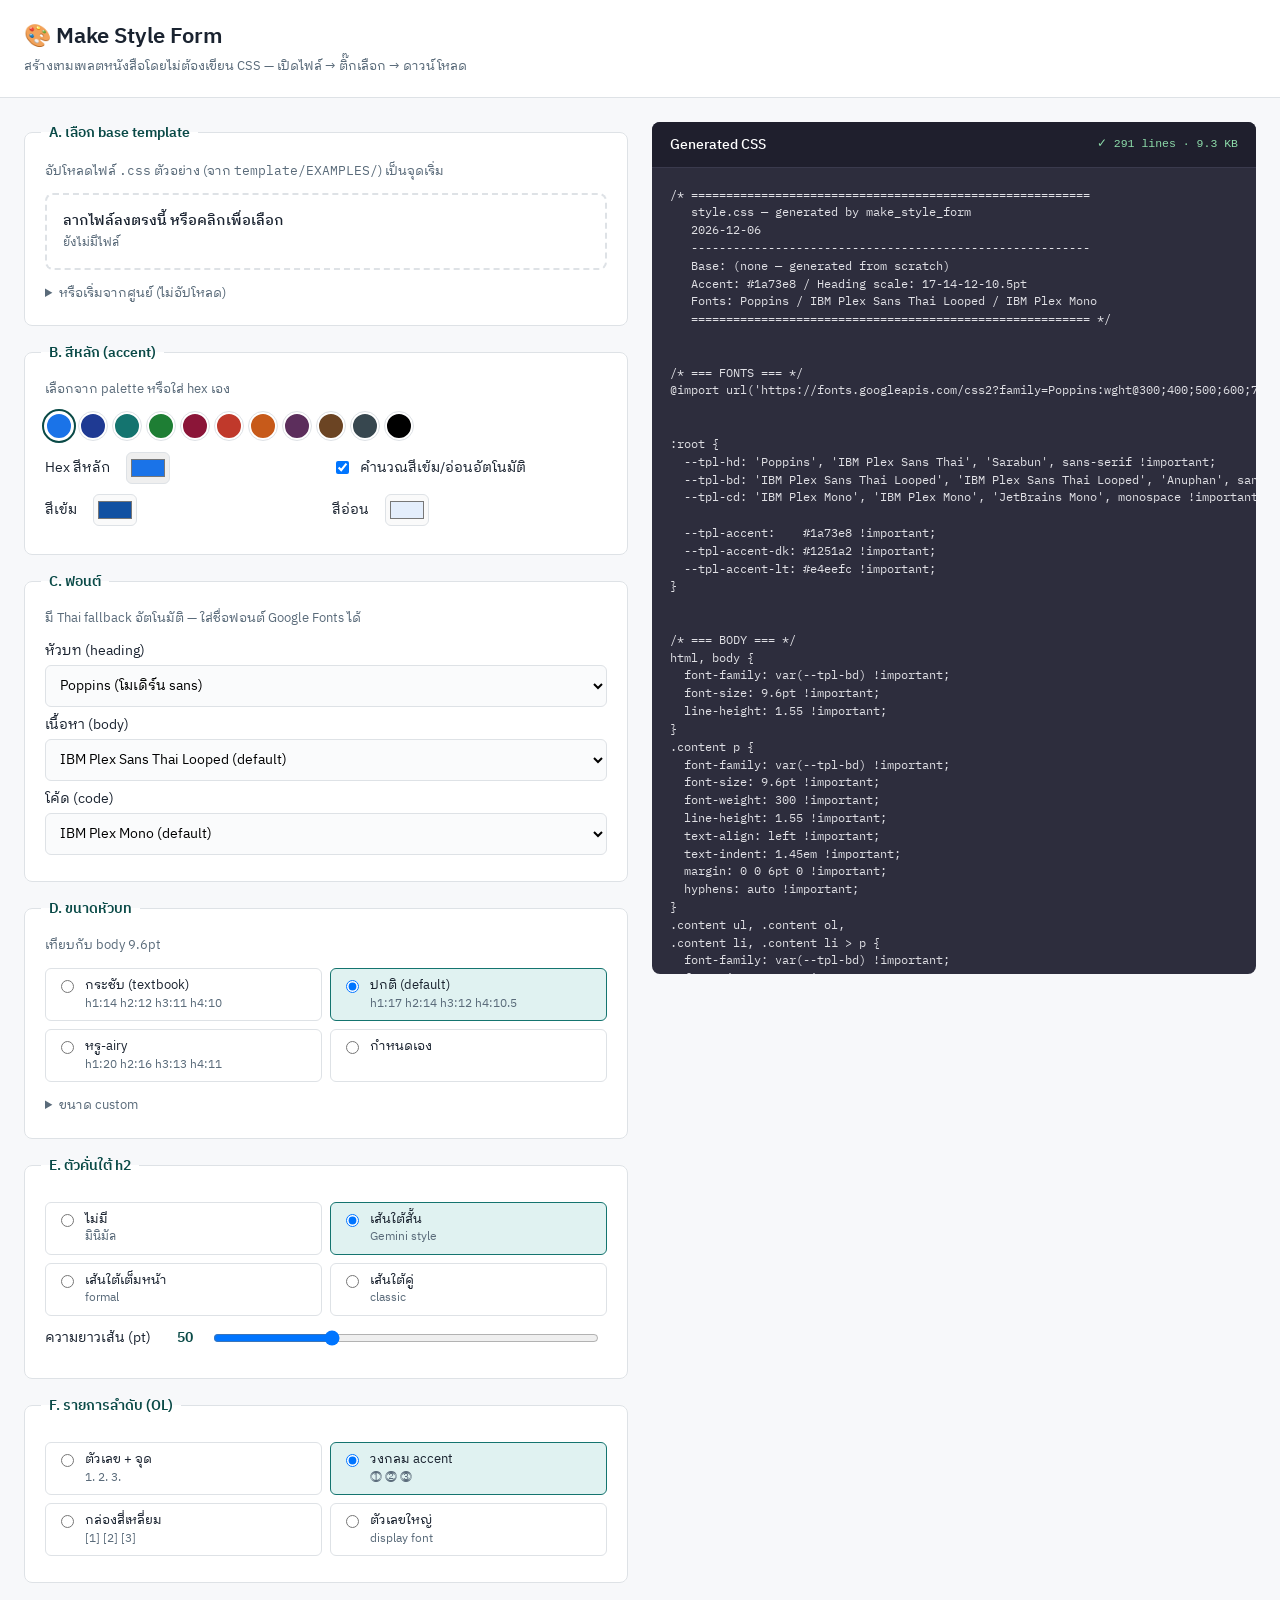
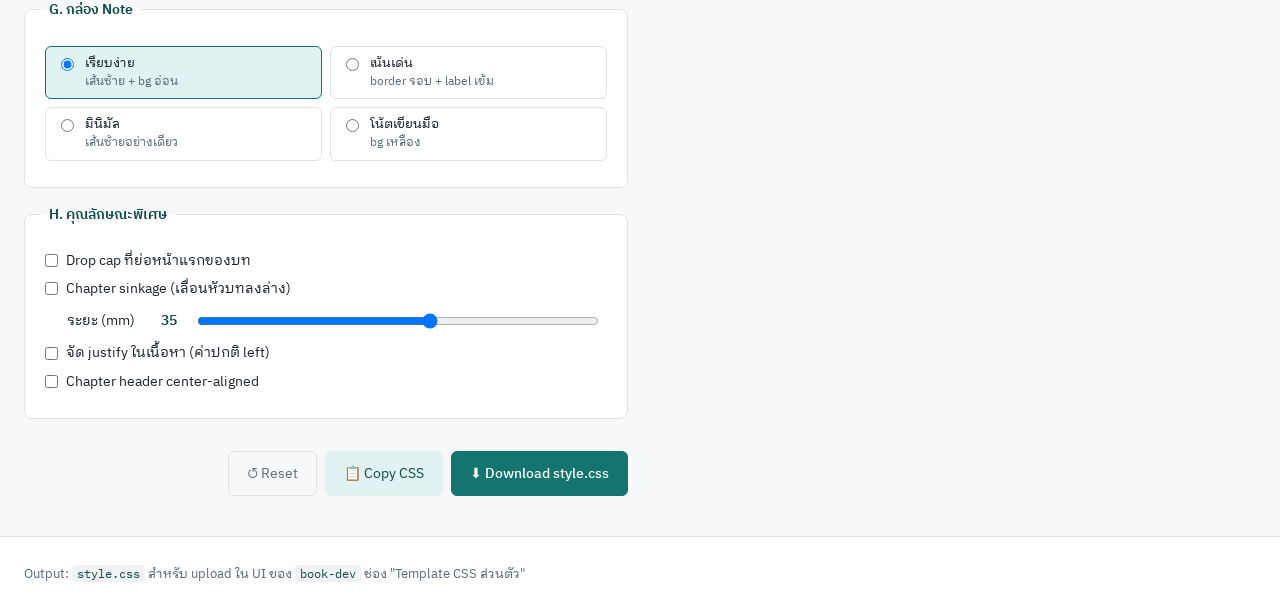
==== make_style_form/index.html @ 32e4655d "RC 2.8.0 add print style generator" ====
<!DOCTYPE html>
<html lang="th">
<head>
<meta charset="UTF-8">
<meta name="viewport" content="width=device-width, initial-scale=1.0">
<title>Make Style Form — สร้างเทมเพลตหนังสือ</title>
<link rel="stylesheet" href="styles.css">
<link rel="preconnect" href="https://fonts.googleapis.com">
<link rel="preconnect" href="https://fonts.gstatic.com" crossorigin>
<link href="https://fonts.googleapis.com/css2?family=IBM+Plex+Sans+Thai:wght@400;500;600;700&family=IBM+Plex+Sans+Thai+Looped:wght@400;500&family=IBM+Plex+Mono:wght@400;500&display=swap" rel="stylesheet">
</head>
<body>

<header class="topbar">
  <div class="wrap">
    <h1>🎨 Make Style Form</h1>
    <p class="sub">สร้างเทมเพลตหนังสือโดยไม่ต้องเขียน CSS — เปิดไฟล์ → ติ๊กเลือก → ดาวน์โหลด</p>
  </div>
</header>

<main class="layout">

  <!-- =========================================
       LEFT — FORM
       ========================================= -->
  <section class="form">

    <!-- A. Base CSS -->
    <fieldset>
      <legend>A. เลือก base template</legend>
      <p class="hint">อัปโหลดไฟล์ <code>.css</code> ตัวอย่าง (จาก <code>template/EXAMPLES/</code>) เป็นจุดเริ่ม</p>
      <label class="file-drop" id="dropArea">
        <input type="file" id="upload" accept=".css">
        <span class="file-info">
          <strong id="fileName">ลากไฟล์ลงตรงนี้ หรือคลิกเพื่อเลือก</strong>
          <span id="fileSize" class="muted">ยังไม่มีไฟล์</span>
        </span>
      </label>
      <details class="advanced">
        <summary>หรือเริ่มจากศูนย์ (ไม่อัปโหลด)</summary>
        <p class="hint">ระบบจะใช้โครงสร้าง Gemini-modern เป็น base แล้ว override ตามค่าที่ตั้ง</p>
      </details>
    </fieldset>

    <!-- B. Colors -->
    <fieldset>
      <legend>B. สีหลัก (accent)</legend>
      <p class="hint">เลือกจาก palette หรือใส่ hex เอง</p>
      <div class="swatch-row" id="swatches">
        <button type="button" class="swatch" data-hex="#1A73E8" style="background:#1A73E8" title="น้ำเงิน Google"></button>
        <button type="button" class="swatch" data-hex="#1F3A93" style="background:#1F3A93" title="น้ำเงินทางการ"></button>
        <button type="button" class="swatch" data-hex="#14746F" style="background:#14746F" title="เขียวมิ้นต์"></button>
        <button type="button" class="swatch" data-hex="#1E7E34" style="background:#1E7E34" title="เขียวธรรมชาติ"></button>
        <button type="button" class="swatch" data-hex="#8B1538" style="background:#8B1538" title="แดงเบอร์กันดี"></button>
        <button type="button" class="swatch" data-hex="#C0392B" style="background:#C0392B" title="แดงสด"></button>
        <button type="button" class="swatch" data-hex="#C75A1A" style="background:#C75A1A" title="ส้มอบอุ่น"></button>
        <button type="button" class="swatch" data-hex="#5C2E5C" style="background:#5C2E5C" title="ม่วงคลาสสิก"></button>
        <button type="button" class="swatch" data-hex="#6B4423" style="background:#6B4423" title="น้ำตาลเอิร์ธ"></button>
        <button type="button" class="swatch" data-hex="#37474F" style="background:#37474F" title="เทาเข้ม"></button>
        <button type="button" class="swatch" data-hex="#000000" style="background:#000000" title="ดำ (B&W)"></button>
      </div>
      <div class="row">
        <label>
          Hex สีหลัก
          <input type="color" id="accent" value="#1A73E8">
        </label>
        <label class="auto-derive">
          <input type="checkbox" id="autoDerive" checked>
          คำนวณสีเข้ม/อ่อนอัตโนมัติ
        </label>
      </div>
      <div class="row derive-row">
        <label>สีเข้ม <input type="color" id="accentDk" value="#0F5BB9" disabled></label>
        <label>สีอ่อน <input type="color" id="accentLt" value="#E8F0FE" disabled></label>
      </div>
    </fieldset>

    <!-- C. Fonts -->
    <fieldset>
      <legend>C. ฟอนต์</legend>
      <p class="hint">มี Thai fallback อัตโนมัติ — ใส่ชื่อฟอนต์ Google Fonts ได้</p>
      <label>หัวบท (heading)
        <select id="fontHd">
          <option value="Poppins">Poppins (โมเดิร์น sans)</option>
          <option value="Prompt">Prompt (โมเดิร์น sans)</option>
          <option value="Mitr">Mitr (display)</option>
          <option value="Chakra Petch">Chakra Petch (display)</option>
          <option value="Sarabun">Sarabun (คลาสสิก)</option>
          <option value="IBM Plex Sans Thai">IBM Plex Sans Thai (เรียบง่าย)</option>
          <option value="Anuphan">Anuphan (นุ่มนวล)</option>
        </select>
      </label>
      <label>เนื้อหา (body)
        <select id="fontBd">
          <option value="IBM Plex Sans Thai Looped">IBM Plex Sans Thai Looped (default)</option>
          <option value="Anuphan">Anuphan (นุ่มนวล)</option>
          <option value="Sarabun">Sarabun (คลาสสิก)</option>
          <option value="Noto Sans Thai">Noto Sans Thai (ผอม)</option>
          <option value="IBM Plex Sans Thai">IBM Plex Sans Thai (sans)</option>
        </select>
      </label>
      <label>โค้ด (code)
        <select id="fontCd">
          <option value="IBM Plex Mono">IBM Plex Mono (default)</option>
          <option value="JetBrains Mono">JetBrains Mono (กลม)</option>
          <option value="Roboto Mono">Roboto Mono (กลาง)</option>
          <option value="Source Code Pro">Source Code Pro</option>
        </select>
      </label>
    </fieldset>

    <!-- D. Heading sizes -->
    <fieldset>
      <legend>D. ขนาดหัวบท</legend>
      <p class="hint">เทียบกับ body 9.6pt</p>
      <div class="radio-grid">
        <label><input type="radio" name="hdScale" value="compact"> <span>กระชับ (textbook)<br><small>h1:14 h2:12 h3:11 h4:10</small></span></label>
        <label><input type="radio" name="hdScale" value="standard" checked> <span>ปกติ (default)<br><small>h1:17 h2:14 h3:12 h4:10.5</small></span></label>
        <label><input type="radio" name="hdScale" value="airy"> <span>หรู-airy<br><small>h1:20 h2:16 h3:13 h4:11</small></span></label>
        <label><input type="radio" name="hdScale" value="custom"> <span>กำหนดเอง</span></label>
      </div>
      <details class="advanced custom-sizes">
        <summary>ขนาด custom</summary>
        <div class="row size-row">
          <label>h1 <input type="number" id="h1size" value="17" step="0.5" min="10" max="32"></label>
          <label>h2 <input type="number" id="h2size" value="14" step="0.5" min="9" max="28"></label>
          <label>h3 <input type="number" id="h3size" value="12" step="0.5" min="9" max="20"></label>
          <label>h4 <input type="number" id="h4size" value="10.5" step="0.5" min="9" max="16"></label>
        </div>
      </details>
    </fieldset>

    <!-- E. H2 underline -->
    <fieldset>
      <legend>E. ตัวคั่นใต้ h2</legend>
      <div class="radio-grid">
        <label><input type="radio" name="h2under" value="none"> <span>ไม่มี<br><small>มินิมัล</small></span></label>
        <label><input type="radio" name="h2under" value="short" checked> <span>เส้นใต้สั้น<br><small>Gemini style</small></span></label>
        <label><input type="radio" name="h2under" value="full"> <span>เส้นใต้เต็มหน้า<br><small>formal</small></span></label>
        <label><input type="radio" name="h2under" value="double"> <span>เส้นใต้คู่<br><small>classic</small></span></label>
      </div>
      <label class="range-row">
        ความยาวเส้น (pt) <span id="underlineLenVal">50</span>
        <input type="range" id="underlineLen" min="20" max="120" value="50" step="5">
      </label>
    </fieldset>

    <!-- F. OL marker -->
    <fieldset>
      <legend>F. รายการลำดับ (OL)</legend>
      <div class="radio-grid">
        <label><input type="radio" name="olStyle" value="plain"> <span>ตัวเลข + จุด<br><small>1. 2. 3.</small></span></label>
        <label><input type="radio" name="olStyle" value="circle" checked> <span>วงกลม accent<br><small>⓵ ⓶ ⓷</small></span></label>
        <label><input type="radio" name="olStyle" value="square"> <span>กล่องสี่เหลี่ยม<br><small>[1] [2] [3]</small></span></label>
        <label><input type="radio" name="olStyle" value="large"> <span>ตัวเลขใหญ่<br><small>display font</small></span></label>
      </div>
    </fieldset>

    <!-- G. Note style -->
    <fieldset>
      <legend>G. กล่อง Note</legend>
      <div class="radio-grid">
        <label><input type="radio" name="noteStyle" value="simple" checked> <span>เรียบง่าย<br><small>เส้นซ้าย + bg อ่อน</small></span></label>
        <label><input type="radio" name="noteStyle" value="bold"> <span>เน้นเด่น<br><small>border รอบ + label เข้ม</small></span></label>
        <label><input type="radio" name="noteStyle" value="minimal"> <span>มินิมัล<br><small>เส้นซ้ายอย่างเดียว</small></span></label>
        <label><input type="radio" name="noteStyle" value="amber"> <span>โน้ตเขียนมือ<br><small>bg เหลือง</small></span></label>
      </div>
    </fieldset>

    <!-- H. Extras -->
    <fieldset>
      <legend>H. คุณลักษณะพิเศษ</legend>
      <label class="check"><input type="checkbox" id="dropCap"> Drop cap ที่ย่อหน้าแรกของบท</label>
      <label class="check"><input type="checkbox" id="sinkage"> Chapter sinkage (เลื่อนหัวบทลงล่าง)</label>
      <label class="range-row sub" id="sinkRow" hidden>
        ระยะ (mm) <span id="sinkVal">35</span>
        <input type="range" id="sinkAmount" min="0" max="60" value="35" step="5">
      </label>
      <label class="check"><input type="checkbox" id="justifyBody"> จัด justify ในเนื้อหา (ค่าปกติ left)</label>
      <label class="check"><input type="checkbox" id="centerChapter"> Chapter header center-aligned</label>
    </fieldset>

    <!-- Actions -->
    <div class="actions">
      <button type="button" id="resetBtn" class="ghost">↺ Reset</button>
      <button type="button" id="copyBtn" class="secondary">📋 Copy CSS</button>
      <button type="button" id="downloadBtn" class="primary">⬇ Download style.css</button>
    </div>

  </section>


  <!-- =========================================
       RIGHT — PREVIEW
       ========================================= -->
  <aside class="preview">
    <header class="preview-head">
      <h2>Generated CSS</h2>
      <span class="status" id="status">Live preview</span>
    </header>
    <pre id="output"><code></code></pre>
  </aside>

</main>

<footer class="footer">
  <div class="wrap">
    <p>Output: <code>style.css</code> สำหรับ upload ใน UI ของ <code>book-dev</code> ช่อง "Template CSS ส่วนตัว"</p>
  </div>
</footer>

<script src="app.js"></script>
</body>
</html>
---- make_style_form/styles.css ----
/* =========================================================
   make_style_form — UI styles
   ========================================================= */

:root {
  --bg:        #F7F8FA;
  --surface:   #FFFFFF;
  --text:      #1A2330;
  --muted:     #5A6B7A;
  --border:    #DEE2E6;
  --border-2:  #C5D5D4;
  --accent:    #14746F;
  --accent-dk: #0A4A47;
  --accent-lt: #E0F2F1;
  --code-bg:   #2D2D3D;
  --code-tx:   #E0E0E5;
}

* { box-sizing: border-box; }

html, body {
  margin: 0;
  padding: 0;
  font-family: 'IBM Plex Sans Thai Looped', 'Anuphan', system-ui, sans-serif;
  background: var(--bg);
  color: var(--text);
  font-size: 14px;
  line-height: 1.5;
}

code, pre {
  font-family: 'IBM Plex Mono', 'JetBrains Mono', monospace;
}

.muted { color: var(--muted); }


/* ========================================
   TopBar
   ======================================== */
.topbar {
  background: var(--surface);
  border-bottom: 1px solid var(--border);
  padding: 20px 0;
}
.topbar .wrap {
  max-width: 1400px;
  margin: 0 auto;
  padding: 0 24px;
}
.topbar h1 {
  margin: 0;
  font-family: 'IBM Plex Sans Thai', sans-serif;
  font-size: 22px;
  font-weight: 600;
  color: var(--text);
}
.topbar .sub {
  margin: 4px 0 0;
  color: var(--muted);
  font-size: 13px;
}


/* ========================================
   Layout
   ======================================== */
.layout {
  display: grid;
  grid-template-columns: minmax(0, 1fr) minmax(0, 1fr);
  gap: 24px;
  max-width: 1400px;
  margin: 24px auto;
  padding: 0 24px;
}

@media (max-width: 900px) {
  .layout { grid-template-columns: 1fr; }
  .preview { position: static; max-height: none; }
}


/* ========================================
   Form
   ======================================== */
.form {
  display: flex;
  flex-direction: column;
  gap: 16px;
}

fieldset {
  background: var(--surface);
  border: 1px solid var(--border);
  border-radius: 8px;
  padding: 18px 20px;
  margin: 0;
}

legend {
  font-family: 'IBM Plex Sans Thai', sans-serif;
  font-weight: 600;
  font-size: 14px;
  color: var(--accent-dk);
  padding: 0 8px;
  margin-left: -4px;
}

.hint {
  margin: 0 0 12px;
  font-size: 12.5px;
  color: var(--muted);
}

fieldset label {
  display: block;
  margin: 8px 0;
  font-size: 13.5px;
}

fieldset label.check {
  display: flex;
  align-items: center;
  gap: 8px;
  margin: 8px 0;
  cursor: pointer;
}
fieldset label.check input { margin: 0; }

select, input[type="text"], input[type="number"] {
  width: 100%;
  padding: 8px 10px;
  margin-top: 4px;
  border: 1px solid var(--border);
  border-radius: 6px;
  font-family: inherit;
  font-size: 13.5px;
  background: #FAFBFC;
}
select:focus, input:focus {
  outline: 2px solid var(--accent-lt);
  border-color: var(--accent);
}

input[type="color"] {
  width: 44px;
  height: 32px;
  padding: 2px;
  border: 1px solid var(--border);
  border-radius: 6px;
  cursor: pointer;
  vertical-align: middle;
  margin-left: 8px;
}

input[type="range"] {
  flex: 1;
  margin: 0 8px;
}

.row {
  display: flex;
  gap: 12px;
  align-items: center;
  flex-wrap: wrap;
  margin: 10px 0;
}

.row label {
  display: flex;
  align-items: center;
  gap: 8px;
  margin: 0;
  flex: 1;
  min-width: 140px;
}

.range-row {
  display: flex;
  align-items: center;
  gap: 12px;
  margin: 12px 0;
}
.range-row.sub { padding-left: 22px; }
.range-row span { min-width: 30px; text-align: right; font-weight: 600; color: var(--accent-dk); }

.size-row label {
  flex: 1 1 70px;
}
.size-row input { width: 64px; }


/* ========================================
   File drop
   ======================================== */
.file-drop {
  display: flex;
  align-items: center;
  gap: 12px;
  padding: 16px;
  border: 2px dashed var(--border);
  border-radius: 8px;
  cursor: pointer;
  transition: background 0.15s, border-color 0.15s;
}
.file-drop:hover,
.file-drop.drag {
  background: var(--accent-lt);
  border-color: var(--accent);
}
.file-drop input { display: none; }
.file-info {
  display: flex;
  flex-direction: column;
  gap: 2px;
  flex: 1;
}
.file-info strong {
  font-weight: 500;
  color: var(--text);
}
.file-info .muted { font-size: 12px; }


/* ========================================
   Color swatches
   ======================================== */
.swatch-row {
  display: flex;
  flex-wrap: wrap;
  gap: 6px;
  margin: 8px 0 12px;
}
.swatch {
  width: 28px;
  height: 28px;
  border-radius: 50%;
  border: 2px solid var(--surface);
  outline: 1px solid var(--border);
  cursor: pointer;
  padding: 0;
  transition: transform 0.1s;
}
.swatch:hover { transform: scale(1.15); }
.swatch.active {
  outline: 2px solid var(--accent-dk);
  outline-offset: 1px;
}


/* ========================================
   Radio grid
   ======================================== */
.radio-grid {
  display: grid;
  grid-template-columns: repeat(2, 1fr);
  gap: 8px;
  margin: 8px 0;
}
.radio-grid label {
  display: flex;
  align-items: flex-start;
  gap: 8px;
  padding: 8px 10px;
  border: 1px solid var(--border);
  border-radius: 6px;
  cursor: pointer;
  margin: 0;
  transition: background 0.1s, border-color 0.1s;
}
.radio-grid label:hover {
  border-color: var(--accent);
  background: #FAFBFC;
}
.radio-grid label:has(input:checked) {
  background: var(--accent-lt);
  border-color: var(--accent);
}
.radio-grid input { margin-top: 3px; }
.radio-grid span { font-size: 13px; line-height: 1.35; }
.radio-grid small { color: var(--muted); font-size: 11.5px; }


/* ========================================
   Advanced details
   ======================================== */
.advanced {
  margin-top: 10px;
  font-size: 13px;
}
.advanced summary {
  cursor: pointer;
  color: var(--muted);
  padding: 4px 0;
}
.advanced[open] summary { color: var(--accent-dk); font-weight: 500; }


/* ========================================
   Actions
   ======================================== */
.actions {
  display: flex;
  gap: 8px;
  justify-content: flex-end;
  padding: 16px 0;
  flex-wrap: wrap;
}
button {
  padding: 10px 18px;
  border: 1px solid var(--border);
  border-radius: 6px;
  background: var(--surface);
  font-family: inherit;
  font-size: 14px;
  cursor: pointer;
  transition: background 0.1s, border-color 0.1s, transform 0.05s;
}
button:hover { border-color: var(--accent); }
button:active { transform: scale(0.98); }

button.primary {
  background: var(--accent);
  color: white;
  border-color: var(--accent);
  font-weight: 500;
}
button.primary:hover { background: var(--accent-dk); border-color: var(--accent-dk); }

button.secondary {
  background: var(--accent-lt);
  color: var(--accent-dk);
  border-color: var(--accent-lt);
}
button.secondary:hover { background: #c5e8e6; }

button.ghost {
  background: transparent;
  color: var(--muted);
}


/* ========================================
   Preview
   ======================================== */
.preview {
  position: sticky;
  top: 24px;
  max-height: calc(100vh - 48px);
  background: var(--code-bg);
  border-radius: 8px;
  overflow: hidden;
  display: flex;
  flex-direction: column;
}
.preview-head {
  background: #1F1F2D;
  color: white;
  padding: 12px 18px;
  display: flex;
  justify-content: space-between;
  align-items: center;
  border-bottom: 1px solid #3A3A4D;
}
.preview-head h2 {
  margin: 0;
  font-size: 14px;
  font-weight: 500;
}
.preview-head .status {
  font-size: 11.5px;
  color: #8CDBA9;
  font-family: monospace;
}
.preview pre {
  margin: 0;
  padding: 18px;
  overflow: auto;
  flex: 1;
  font-size: 11.5px;
  line-height: 1.55;
  color: var(--code-tx);
  white-space: pre;
  word-wrap: normal;
  scrollbar-width: thin;
  scrollbar-color: #4A4A60 transparent;
}
.preview pre::-webkit-scrollbar { width: 8px; height: 8px; }
.preview pre::-webkit-scrollbar-thumb {
  background: #4A4A60;
  border-radius: 4px;
}


/* ========================================
   Footer
   ======================================== */
.footer {
  background: var(--surface);
  border-top: 1px solid var(--border);
  padding: 16px 0;
  margin-top: 24px;
}
.footer .wrap {
  max-width: 1400px;
  margin: 0 auto;
  padding: 0 24px;
  color: var(--muted);
  font-size: 12.5px;
}
.footer code {
  background: #F0F2F5;
  padding: 1px 5px;
  border-radius: 3px;
  font-size: 11.5px;
  color: var(--accent-dk);
}
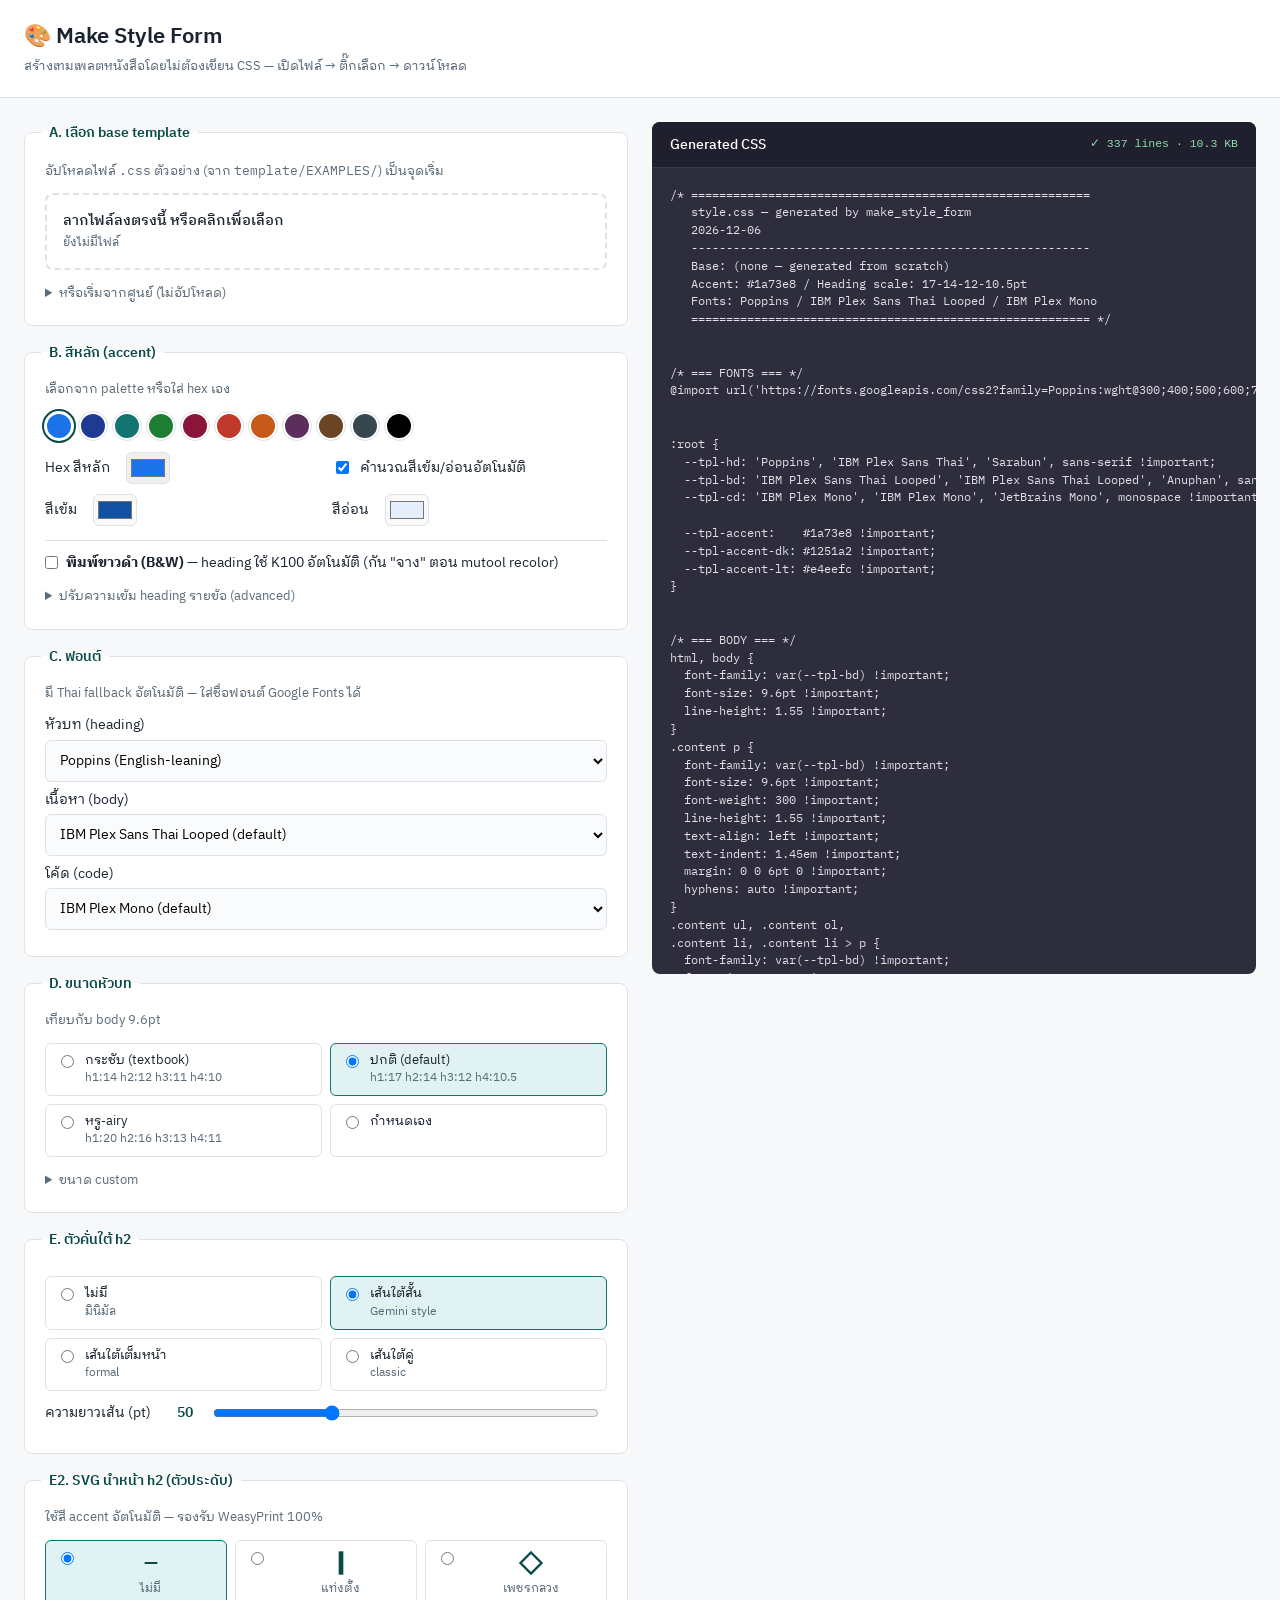
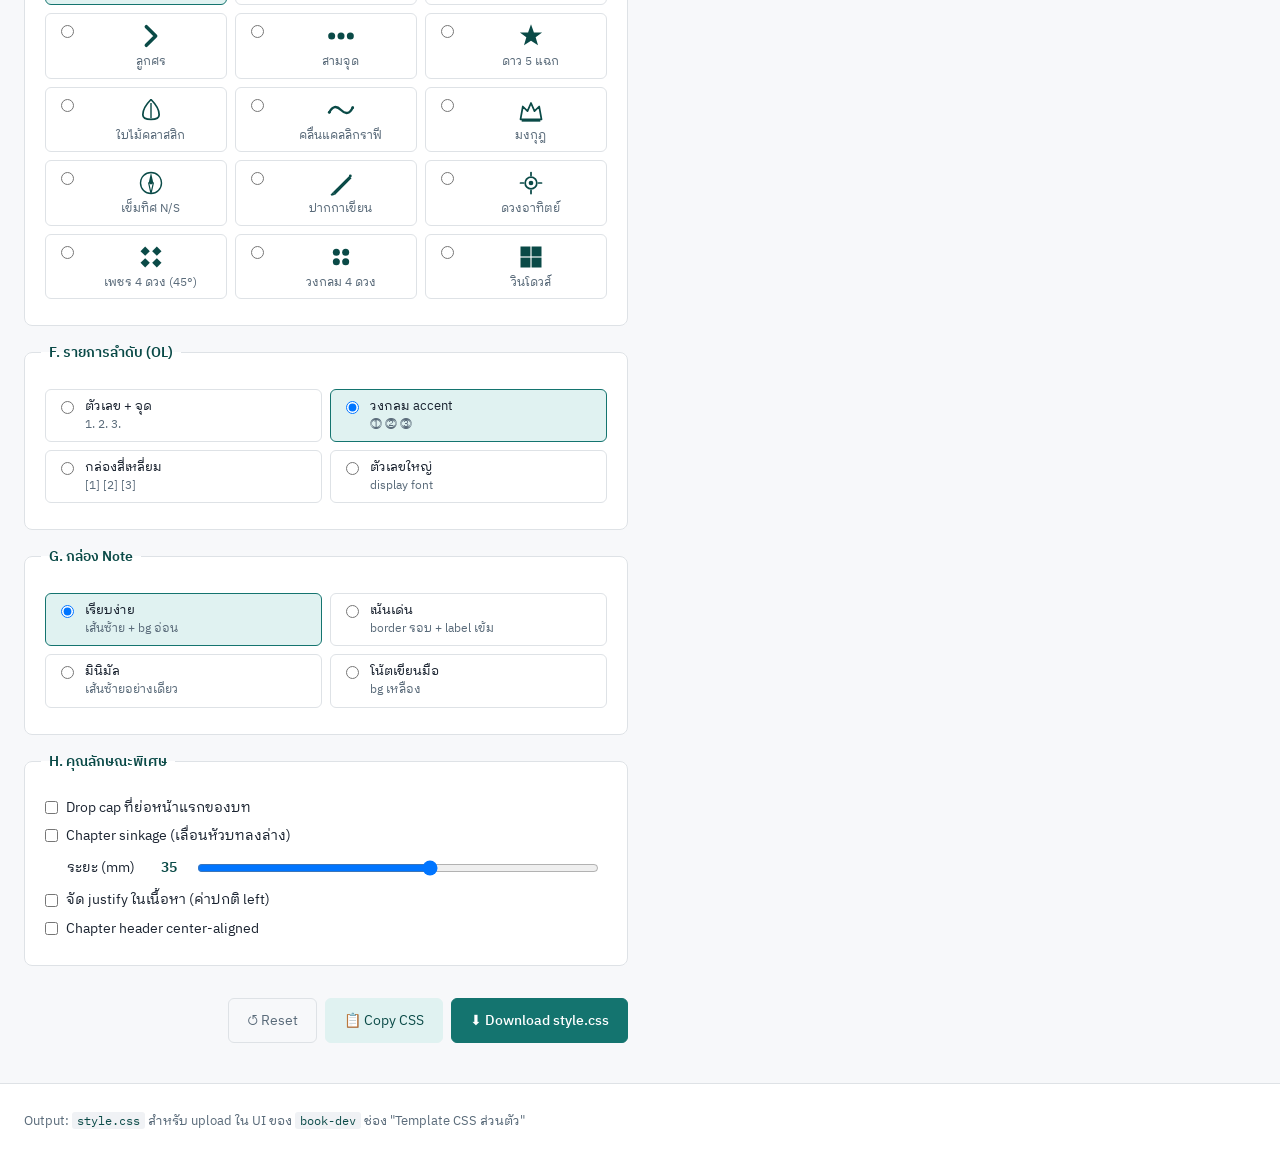
==== commit c3c9a2fb: "RC 2.8.1 add more field custom form for generate style" ====
--- a/make_style_form/index.html
+++ b/make_style_form/index.html
@@ -73,6 +73,38 @@
         <label>สีเข้ม <input type="color" id="accentDk" value="#0F5BB9" disabled></label>
         <label>สีอ่อน <input type="color" id="accentLt" value="#E8F0FE" disabled></label>
       </div>
+
+      <hr class="separator">
+
+      <!-- Print mode + heading darkness -->
+      <label class="check">
+        <input type="checkbox" id="printGrayMode">
+        <span><strong>พิมพ์ขาวดำ (B&W)</strong> — heading ใช้ K100 อัตโนมัติ (กัน "จาง" ตอน mutool recolor)</span>
+      </label>
+      <details class="advanced">
+        <summary>ปรับความเข้ม heading รายข้อ (advanced)</summary>
+        <p class="hint">0% = สี accent (สด), 100% = ดำสนิท K100 — blend แบบเรียบ</p>
+        <label class="range-row">
+          <span class="darkness-label">h1</span>
+          <input type="range" id="h1dark" min="0" max="100" value="0" step="5">
+          <span id="h1darkVal" class="darkness-val">0</span>%
+        </label>
+        <label class="range-row">
+          <span class="darkness-label">h2</span>
+          <input type="range" id="h2dark" min="0" max="100" value="0" step="5">
+          <span id="h2darkVal" class="darkness-val">0</span>%
+        </label>
+        <label class="range-row">
+          <span class="darkness-label">h3</span>
+          <input type="range" id="h3dark" min="0" max="100" value="0" step="5">
+          <span id="h3darkVal" class="darkness-val">0</span>%
+        </label>
+        <label class="range-row">
+          <span class="darkness-label">h4</span>
+          <input type="range" id="h4dark" min="0" max="100" value="0" step="5">
+          <span id="h4darkVal" class="darkness-val">0</span>%
+        </label>
+      </details>
     </fieldset>
 
     <!-- C. Fonts -->
@@ -81,22 +113,49 @@
       <p class="hint">มี Thai fallback อัตโนมัติ — ใส่ชื่อฟอนต์ Google Fonts ได้</p>
       <label>หัวบท (heading)
         <select id="fontHd">
-          <option value="Poppins">Poppins (โมเดิร์น sans)</option>
-          <option value="Prompt">Prompt (โมเดิร์น sans)</option>
-          <option value="Mitr">Mitr (display)</option>
-          <option value="Chakra Petch">Chakra Petch (display)</option>
-          <option value="Sarabun">Sarabun (คลาสสิก)</option>
-          <option value="IBM Plex Sans Thai">IBM Plex Sans Thai (เรียบง่าย)</option>
-          <option value="Anuphan">Anuphan (นุ่มนวล)</option>
+          <optgroup label="โมเดิร์น sans">
+            <option value="Poppins">Poppins (English-leaning)</option>
+            <option value="Prompt">Prompt</option>
+            <option value="Kanit">Kanit (popular)</option>
+            <option value="Krub">Krub (geometric)</option>
+            <option value="Bai Jamjuree">Bai Jamjuree (clean)</option>
+            <option value="KoHo">KoHo (refined)</option>
+            <option value="IBM Plex Sans Thai">IBM Plex Sans Thai</option>
+          </optgroup>
+          <optgroup label="Display / เด่น">
+            <option value="Mitr">Mitr</option>
+            <option value="Chakra Petch">Chakra Petch (sharp)</option>
+            <option value="Charm">Charm (decorative)</option>
+          </optgroup>
+          <optgroup label="สบายๆ / playful">
+            <option value="Itim">Itim (handwritten)</option>
+            <option value="Mali">Mali (soft)</option>
+          </optgroup>
+          <optgroup label="คลาสสิก / serif">
+            <option value="Sarabun">Sarabun</option>
+            <option value="Trirong">Trirong (serif!)</option>
+          </optgroup>
         </select>
       </label>
       <label>เนื้อหา (body)
         <select id="fontBd">
-          <option value="IBM Plex Sans Thai Looped">IBM Plex Sans Thai Looped (default)</option>
-          <option value="Anuphan">Anuphan (นุ่มนวล)</option>
-          <option value="Sarabun">Sarabun (คลาสสิก)</option>
-          <option value="Noto Sans Thai">Noto Sans Thai (ผอม)</option>
-          <option value="IBM Plex Sans Thai">IBM Plex Sans Thai (sans)</option>
+          <optgroup label="แนะนำ — อ่านง่ายที่สุด">
+            <option value="IBM Plex Sans Thai Looped">IBM Plex Sans Thai Looped (default)</option>
+            <option value="Anuphan">Anuphan (นุ่มนวล)</option>
+          </optgroup>
+          <optgroup label="คลาสสิก sans">
+            <option value="Sarabun">Sarabun</option>
+            <option value="IBM Plex Sans Thai">IBM Plex Sans Thai</option>
+            <option value="K2D">K2D (friendly)</option>
+          </optgroup>
+          <optgroup label="Light / minimal">
+            <option value="Noto Sans Thai">Noto Sans Thai (ผอม)</option>
+            <option value="Mali">Mali (soft)</option>
+          </optgroup>
+          <optgroup label="Serif — วรรณกรรม">
+            <option value="Maitree">Maitree (serif!)</option>
+            <option value="Pridi">Pridi (refined serif)</option>
+          </optgroup>
         </select>
       </label>
       <label>โค้ด (code)
@@ -143,6 +202,166 @@
         ความยาวเส้น (pt) <span id="underlineLenVal">50</span>
         <input type="range" id="underlineLen" min="20" max="120" value="50" step="5">
       </label>
+    </fieldset>
+
+    <!-- E2. H2 SVG decoration -->
+    <fieldset>
+      <legend>E2. SVG นำหน้า h2 (ตัวประดับ)</legend>
+      <p class="hint">ใช้สี accent อัตโนมัติ — รองรับ WeasyPrint 100%</p>
+      <div class="radio-grid svg-grid">
+        <label>
+          <input type="radio" name="h2svg" value="none" checked>
+          <span class="svg-cell">
+            <span class="svg-preview empty">—</span>
+            <small>ไม่มี</small>
+          </span>
+        </label>
+        <label>
+          <input type="radio" name="h2svg" value="bar">
+          <span class="svg-cell">
+            <svg class="svg-preview" viewBox="0 0 24 24" xmlns="http://www.w3.org/2000/svg"><rect x="10" y="2" width="4" height="20" fill="currentColor"/></svg>
+            <small>แท่งตั้ง</small>
+          </span>
+        </label>
+        <label>
+          <input type="radio" name="h2svg" value="diamond">
+          <span class="svg-cell">
+            <svg class="svg-preview" viewBox="0 0 24 24" xmlns="http://www.w3.org/2000/svg"><path d="M12 3 L21 12 L12 21 L3 12 Z" stroke="currentColor" stroke-width="2" fill="none"/></svg>
+            <small>เพชรกลวง</small>
+          </span>
+        </label>
+        <label>
+          <input type="radio" name="h2svg" value="chevron">
+          <span class="svg-cell">
+            <svg class="svg-preview" viewBox="0 0 24 24" xmlns="http://www.w3.org/2000/svg"><path d="M8 4 L16 12 L8 20" stroke="currentColor" stroke-width="3" fill="none" stroke-linecap="round" stroke-linejoin="round"/></svg>
+            <small>ลูกศร</small>
+          </span>
+        </label>
+        <label>
+          <input type="radio" name="h2svg" value="dots">
+          <span class="svg-cell">
+            <svg class="svg-preview" viewBox="0 0 24 24" xmlns="http://www.w3.org/2000/svg"><circle cx="4" cy="12" r="3" fill="currentColor"/><circle cx="12" cy="12" r="3" fill="currentColor"/><circle cx="20" cy="12" r="3" fill="currentColor"/></svg>
+            <small>สามจุด</small>
+          </span>
+        </label>
+        <label>
+          <input type="radio" name="h2svg" value="star">
+          <span class="svg-cell">
+            <svg class="svg-preview" viewBox="0 0 24 24" xmlns="http://www.w3.org/2000/svg"><path d="M12 2 L14.5 9 L21.5 9 L16 13 L18 20 L12 16 L6 20 L8 13 L2.5 9 L9.5 9 Z" fill="currentColor"/></svg>
+            <small>ดาว 5 แฉก</small>
+          </span>
+        </label>
+
+        <!-- === Decorative (complex) === -->
+        <label>
+          <input type="radio" name="h2svg" value="fleuron">
+          <span class="svg-cell">
+            <svg class="svg-preview" viewBox="0 0 24 24" xmlns="http://www.w3.org/2000/svg">
+              <path d="M12 3 C7 8 5 13 5 16 C5 19 8 20 12 20 C16 20 19 19 19 16 C19 13 17 8 12 3" stroke="currentColor" stroke-width="1.5" fill="none"/>
+              <line x1="12" y1="6" x2="12" y2="19" stroke="currentColor" stroke-width="1.2"/>
+            </svg>
+            <small>ใบไม้คลาสสิก</small>
+          </span>
+        </label>
+        <label>
+          <input type="radio" name="h2svg" value="wave">
+          <span class="svg-cell">
+            <svg class="svg-preview" viewBox="0 0 24 24" xmlns="http://www.w3.org/2000/svg">
+              <path d="M2 14 Q6 6 12 12 T22 10" stroke="currentColor" stroke-width="2" fill="none" stroke-linecap="round"/>
+              <circle cx="2" cy="14" r="1.2" fill="currentColor"/>
+              <circle cx="22" cy="10" r="1.2" fill="currentColor"/>
+            </svg>
+            <small>คลื่นแคลลิกราฟี</small>
+          </span>
+        </label>
+        <label>
+          <input type="radio" name="h2svg" value="crown">
+          <span class="svg-cell">
+            <svg class="svg-preview" viewBox="0 0 24 24" xmlns="http://www.w3.org/2000/svg">
+              <path d="M3 20 L5 9 L9 13 L12 6 L15 13 L19 9 L21 20 Z" stroke="currentColor" stroke-width="1.5" fill="none" stroke-linejoin="round"/>
+              <rect x="4" y="20" width="16" height="2" fill="currentColor"/>
+            </svg>
+            <small>มงกุฎ</small>
+          </span>
+        </label>
+        <label>
+          <input type="radio" name="h2svg" value="compass">
+          <span class="svg-cell">
+            <svg class="svg-preview" viewBox="0 0 24 24" xmlns="http://www.w3.org/2000/svg">
+              <circle cx="12" cy="12" r="9" stroke="currentColor" stroke-width="1.2" fill="none"/>
+              <path d="M12 3 L14 12 L10 12 Z" fill="currentColor"/>
+              <path d="M12 21 L14 12 L10 12 Z" stroke="currentColor" stroke-width="1" fill="none"/>
+              <circle cx="12" cy="12" r="1.2" fill="currentColor"/>
+            </svg>
+            <small>เข็มทิศ N/S</small>
+          </span>
+        </label>
+        <label>
+          <input type="radio" name="h2svg" value="quill">
+          <span class="svg-cell">
+            <svg class="svg-preview" viewBox="0 0 24 24" xmlns="http://www.w3.org/2000/svg">
+              <path d="M5 20 L19 6 L21 8 L7 22 Z" fill="currentColor"/>
+              <path d="M5 20 L3 22 L4 23 L7 22 Z" fill="currentColor"/>
+              <circle cx="20" cy="6" r="1.2" fill="currentColor"/>
+            </svg>
+            <small>ปากกาเขียน</small>
+          </span>
+        </label>
+        <label>
+          <input type="radio" name="h2svg" value="mandala">
+          <span class="svg-cell">
+            <svg class="svg-preview" viewBox="0 0 24 24" xmlns="http://www.w3.org/2000/svg">
+              <circle cx="12" cy="12" r="5" stroke="currentColor" stroke-width="1.5" fill="none"/>
+              <circle cx="12" cy="12" r="2" fill="currentColor"/>
+              <g stroke="currentColor" stroke-width="1.5" stroke-linecap="round">
+                <line x1="12" y1="3" x2="12" y2="5.5"/>
+                <line x1="12" y1="18.5" x2="12" y2="21"/>
+                <line x1="3" y1="12" x2="5.5" y2="12"/>
+                <line x1="18.5" y1="12" x2="21" y2="12"/>
+              </g>
+            </svg>
+            <small>ดวงอาทิตย์</small>
+          </span>
+        </label>
+
+        <!-- === Grid 2×2 group === -->
+        <label>
+          <input type="radio" name="h2svg" value="squares_4">
+          <span class="svg-cell">
+            <svg class="svg-preview" viewBox="0 0 24 24" xmlns="http://www.w3.org/2000/svg">
+              <path d="M7 3 L11 7 L7 11 L3 7 Z" fill="currentColor"/>
+              <path d="M17 3 L21 7 L17 11 L13 7 Z" fill="currentColor"/>
+              <path d="M7 13 L11 17 L7 21 L3 17 Z" fill="currentColor"/>
+              <path d="M17 13 L21 17 L17 21 L13 17 Z" fill="currentColor"/>
+            </svg>
+            <small>เพชร 4 ดวง (45°)</small>
+          </span>
+        </label>
+        <label>
+          <input type="radio" name="h2svg" value="circles_4">
+          <span class="svg-cell">
+            <svg class="svg-preview" viewBox="0 0 24 24" xmlns="http://www.w3.org/2000/svg">
+              <circle cx="8" cy="8" r="3" fill="currentColor"/>
+              <circle cx="16" cy="8" r="3" fill="currentColor"/>
+              <circle cx="8" cy="16" r="3" fill="currentColor"/>
+              <circle cx="16" cy="16" r="3" fill="currentColor"/>
+            </svg>
+            <small>วงกลม 4 ดวง</small>
+          </span>
+        </label>
+        <label>
+          <input type="radio" name="h2svg" value="windows">
+          <span class="svg-cell">
+            <svg class="svg-preview" viewBox="0 0 24 24" xmlns="http://www.w3.org/2000/svg">
+              <rect x="3" y="3" width="8.5" height="8.5" fill="currentColor"/>
+              <rect x="12.5" y="3" width="8.5" height="8.5" fill="currentColor"/>
+              <rect x="3" y="12.5" width="8.5" height="8.5" fill="currentColor"/>
+              <rect x="12.5" y="12.5" width="8.5" height="8.5" fill="currentColor"/>
+            </svg>
+            <small>วินโดวส์</small>
+          </span>
+        </label>
+      </div>
     </fieldset>
 
     <!-- F. OL marker -->
--- a/make_style_form/styles.css
+++ b/make_style_form/styles.css
@@ -184,6 +184,28 @@
 .range-row.sub { padding-left: 22px; }
 .range-row span { min-width: 30px; text-align: right; font-weight: 600; color: var(--accent-dk); }
 
+.separator {
+  border: none;
+  border-top: 1px solid var(--border);
+  margin: 14px 0 12px;
+}
+
+.darkness-label {
+  min-width: 26px !important;
+  text-align: left !important;
+  font-weight: 600;
+  color: var(--text) !important;
+  font-family: 'IBM Plex Mono', monospace;
+  font-size: 12px;
+}
+.darkness-val {
+  min-width: 30px !important;
+  text-align: right !important;
+  color: var(--muted) !important;
+  font-weight: 500 !important;
+  font-size: 12px;
+}
+
 .size-row label {
   flex: 1 1 70px;
 }
@@ -279,6 +301,36 @@
 .radio-grid input { margin-top: 3px; }
 .radio-grid span { font-size: 13px; line-height: 1.35; }
 .radio-grid small { color: var(--muted); font-size: 11.5px; }
+
+
+/* SVG preview grid */
+.radio-grid.svg-grid {
+  grid-template-columns: repeat(3, 1fr);
+}
+.svg-cell {
+  display: flex !important;
+  flex-direction: column;
+  align-items: center;
+  gap: 4px;
+  width: 100%;
+}
+.svg-preview {
+  width: 28px;
+  height: 28px;
+  color: var(--accent-dk);
+  display: block;
+}
+.svg-preview.empty {
+  color: var(--muted);
+  font-size: 18px;
+  font-weight: 600;
+  line-height: 28px;
+  text-align: center;
+  user-select: none;
+}
+.radio-grid.svg-grid label:has(input:checked) .svg-preview {
+  color: var(--accent-dk);
+}
 
 
 /* ========================================
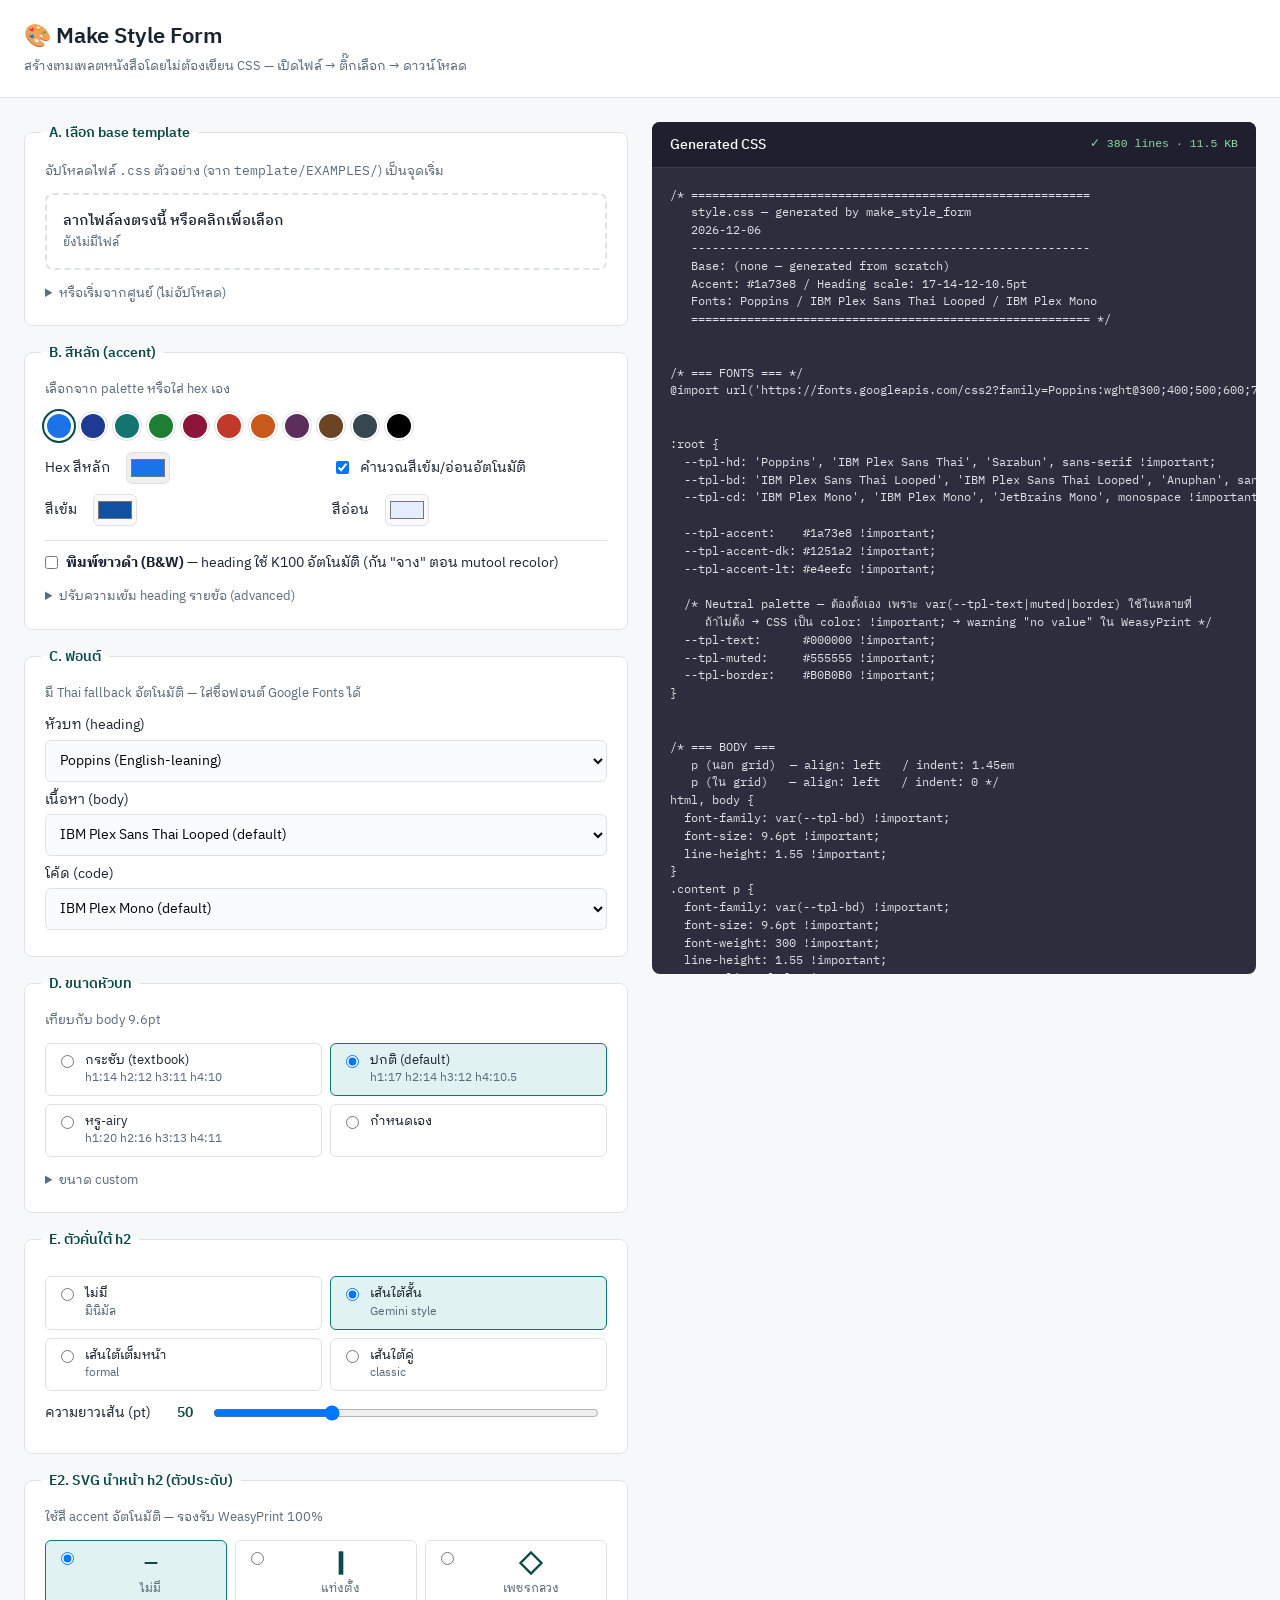
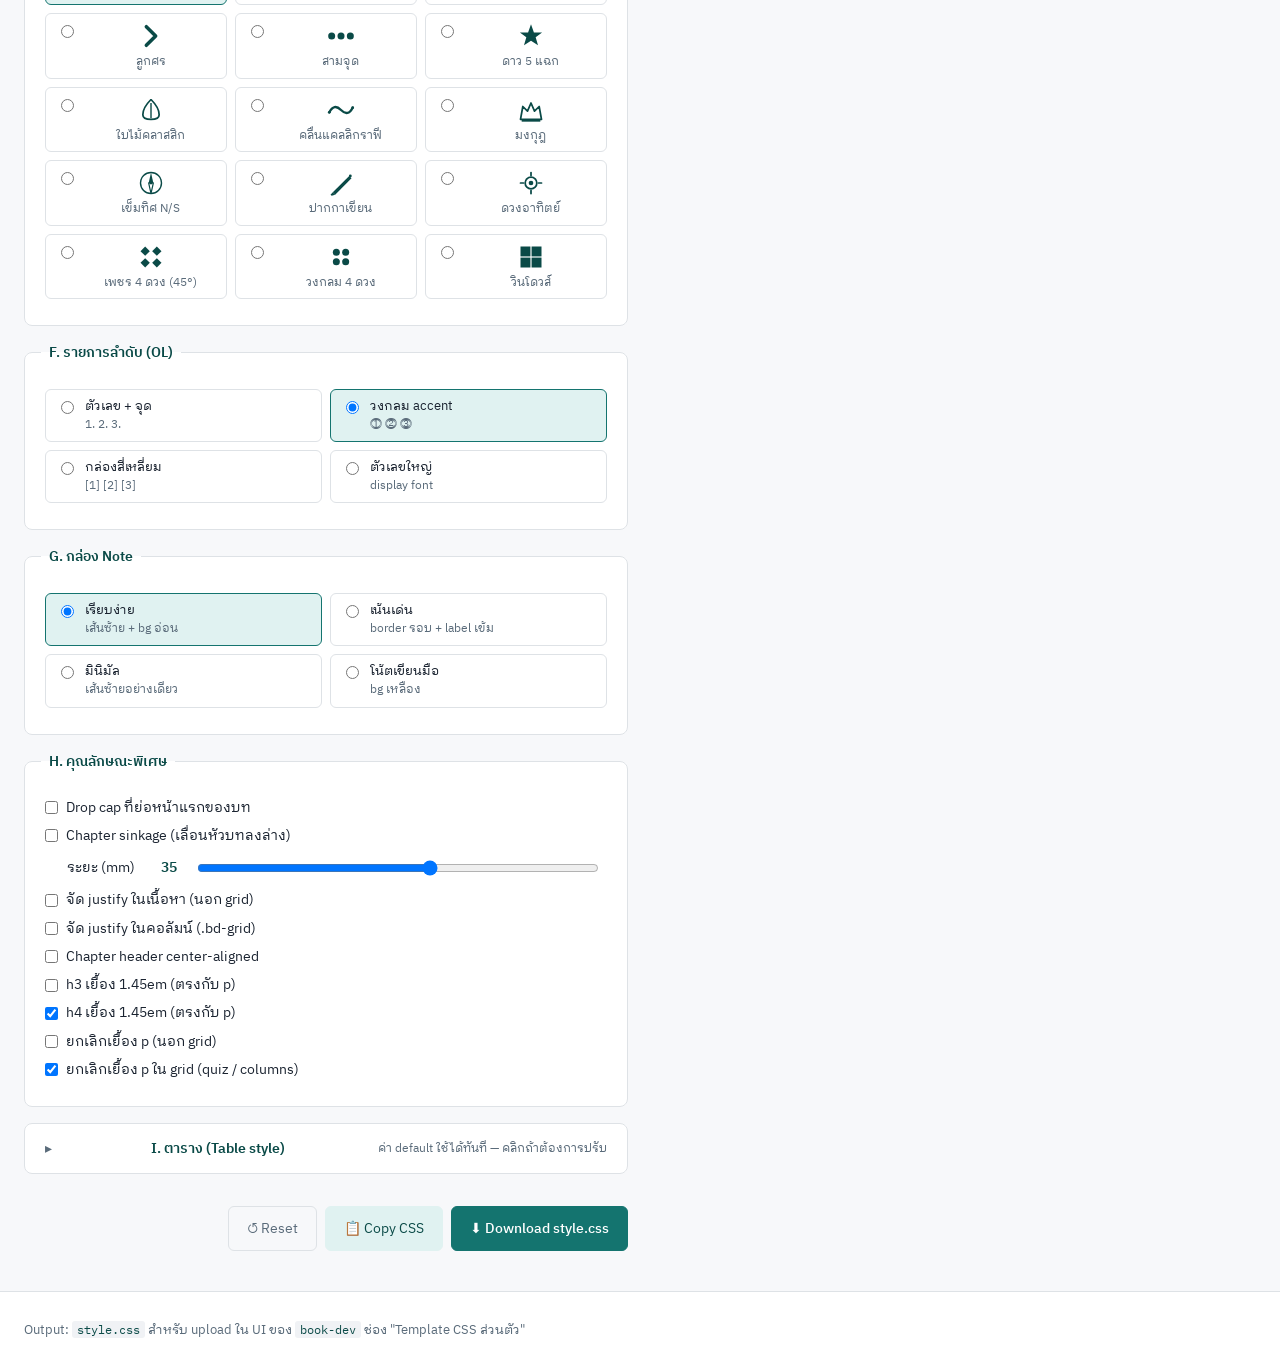
==== commit 87d445e9: "RC 2.8.4 Enhance style form: add table styling options, improve layout with collapsible fieldsets, a" ====
--- a/make_style_form/index.html
+++ b/make_style_form/index.html
@@ -83,26 +83,34 @@
       </label>
       <details class="advanced">
         <summary>ปรับความเข้ม heading รายข้อ (advanced)</summary>
-        <p class="hint">0% = สี accent (สด), 100% = ดำสนิท K100 — blend แบบเรียบ</p>
+        <p class="hint" id="darknessHint">
+          <strong>Accent สี:</strong> 0% = accent / 100% = K100<br>
+          <strong>Accent เทา/ดำ:</strong> 0% = K0 (ขาว) / 100% = K100 — slider = K level โดยตรง<br>
+          <em>tip: accent เทา/ดำ → ตั้ง 100/100/85/70 สำหรับ hierarchy สีเทา</em>
+        </p>
         <label class="range-row">
           <span class="darkness-label">h1</span>
           <input type="range" id="h1dark" min="0" max="100" value="0" step="5">
           <span id="h1darkVal" class="darkness-val">0</span>%
+          <span id="h1darkColor" class="darkness-color" title="สีที่ออกใน CSS"></span>
         </label>
         <label class="range-row">
           <span class="darkness-label">h2</span>
           <input type="range" id="h2dark" min="0" max="100" value="0" step="5">
           <span id="h2darkVal" class="darkness-val">0</span>%
+          <span id="h2darkColor" class="darkness-color" title="สีที่ออกใน CSS"></span>
         </label>
         <label class="range-row">
           <span class="darkness-label">h3</span>
           <input type="range" id="h3dark" min="0" max="100" value="0" step="5">
           <span id="h3darkVal" class="darkness-val">0</span>%
+          <span id="h3darkColor" class="darkness-color" title="สีที่ออกใน CSS"></span>
         </label>
         <label class="range-row">
           <span class="darkness-label">h4</span>
           <input type="range" id="h4dark" min="0" max="100" value="0" step="5">
           <span id="h4darkVal" class="darkness-val">0</span>%
+          <span id="h4darkColor" class="darkness-color" title="สีที่ออกใน CSS"></span>
         </label>
       </details>
     </fieldset>
@@ -395,8 +403,60 @@
         ระยะ (mm) <span id="sinkVal">35</span>
         <input type="range" id="sinkAmount" min="0" max="60" value="35" step="5">
       </label>
-      <label class="check"><input type="checkbox" id="justifyBody"> จัด justify ในเนื้อหา (ค่าปกติ left)</label>
+      <label class="check"><input type="checkbox" id="justifyBody"> จัด justify ในเนื้อหา (นอก grid)</label>
+      <label class="check"><input type="checkbox" id="justifyGrid"> จัด justify ในคอลัมน์ (.bd-grid)</label>
       <label class="check"><input type="checkbox" id="centerChapter"> Chapter header center-aligned</label>
+      <label class="check"><input type="checkbox" id="h3Indent"> h3 เยื้อง 1.45em (ตรงกับ p)</label>
+      <label class="check"><input type="checkbox" id="h4Indent" checked> h4 เยื้อง 1.45em (ตรงกับ p)</label>
+      <label class="check"><input type="checkbox" id="noIndentBody"> ยกเลิกเยื้อง p (นอก grid)</label>
+      <label class="check"><input type="checkbox" id="noIndentGrid" checked> ยกเลิกเยื้อง p ใน grid (quiz / columns)</label>
+    </fieldset>
+
+    <!-- I. Table (collapsible — many books don't have many tables) -->
+    <fieldset class="collapsible">
+      <details>
+        <summary>
+          <span class="collapsible-title">I. ตาราง (Table style)</span>
+          <span class="collapsible-hint">ค่า default ใช้ได้ทันที — คลิกถ้าต้องการปรับ</span>
+        </summary>
+
+        <p class="hint">หัวตาราง (thead)</p>
+        <div class="radio-grid">
+          <label><input type="radio" name="tableHead" value="bold"> <span>เน้น accent<br><small>bg เข้ม + text ขาว</small></span></label>
+          <label><input type="radio" name="tableHead" value="soft" checked> <span>อ่อน accent<br><small>bg อ่อน + text accent (default)</small></span></label>
+          <label><input type="radio" name="tableHead" value="none"> <span>ไม่มี bg<br><small>เน้น font-weight + border</small></span></label>
+          <label><input type="radio" name="tableHead" value="bw"> <span>เทาอ่อน B&W<br><small>bg เทา + text ดำ</small></span></label>
+        </div>
+
+        <p class="hint">เส้นขอบ</p>
+        <div class="radio-grid">
+          <label><input type="radio" name="tableBorder" value="none"> <span>ไม่มี border<br><small>มินิมัลที่สุด</small></span></label>
+          <label><input type="radio" name="tableBorder" value="thin" checked> <span>เส้นบาง (default)<br><small>รอบ + แยกแถว</small></span></label>
+          <label><input type="radio" name="tableBorder" value="thick"> <span>เส้นหนา accent<br><small>เด่นชัด</small></span></label>
+          <label><input type="radio" name="tableBorder" value="horizontal"> <span>เส้นแยกแถวเท่านั้น<br><small>no wrapper</small></span></label>
+        </div>
+
+        <p class="hint">สลับสีแถว (zebra striping)</p>
+        <div class="radio-grid">
+          <label><input type="radio" name="tableStripe" value="none" checked> <span>ไม่มี<br><small>default</small></span></label>
+          <label><input type="radio" name="tableStripe" value="gray"> <span>เทาอ่อน<br><small>สลับ #FAFAFA</small></span></label>
+          <label><input type="radio" name="tableStripe" value="accent"> <span>accent อ่อน<br><small>tinted</small></span></label>
+        </div>
+
+        <p class="hint">Padding ในเซลล์</p>
+        <div class="radio-grid">
+          <label><input type="radio" name="tablePadding" value="compact"> <span>กระชับ<br><small>2.5pt × 4pt</small></span></label>
+          <label><input type="radio" name="tablePadding" value="normal" checked> <span>ปกติ<br><small>4pt × 6pt</small></span></label>
+          <label><input type="radio" name="tablePadding" value="spacious"> <span>โปร่ง<br><small>6pt × 8pt</small></span></label>
+        </div>
+
+        <p class="hint">ขนาดฟอนต์</p>
+        <div class="radio-grid">
+          <label><input type="radio" name="tableFont" value="smaller"> <span>เล็ก<br><small>8.8pt</small></span></label>
+          <label><input type="radio" name="tableFont" value="normal" checked> <span>ปกติ<br><small>9.6pt (เท่า body)</small></span></label>
+          <label><input type="radio" name="tableFont" value="larger"> <span>ใหญ่นิด<br><small>10pt</small></span></label>
+        </div>
+      </details>
     </fieldset>
 
     <!-- Actions -->
--- a/make_style_form/styles.css
+++ b/make_style_form/styles.css
@@ -205,6 +205,17 @@
   font-weight: 500 !important;
   font-size: 12px;
 }
+.darkness-color {
+  display: inline-block;
+  width: 22px !important;
+  height: 22px !important;
+  min-width: 22px !important;
+  border-radius: 4px;
+  border: 1px solid var(--border);
+  background: #1A73E8;
+  vertical-align: middle;
+  flex-shrink: 0;
+}
 
 .size-row label {
   flex: 1 1 70px;
@@ -346,6 +357,68 @@
   padding: 4px 0;
 }
 .advanced[open] summary { color: var(--accent-dk); font-weight: 500; }
+
+
+/* ========================================
+   Collapsible fieldset (เช่น Section I — ตาราง)
+   ======================================== */
+fieldset.collapsible {
+  padding: 0;
+}
+fieldset.collapsible > details {
+  padding: 0;
+}
+fieldset.collapsible > details > summary {
+  list-style: none;
+  cursor: pointer;
+  padding: 14px 20px;
+  display: flex;
+  justify-content: space-between;
+  align-items: center;
+  border-radius: 8px;
+  transition: background 0.1s;
+}
+fieldset.collapsible > details > summary::-webkit-details-marker { display: none; }
+fieldset.collapsible > details > summary::before {
+  content: "▸ ";
+  color: var(--muted);
+  margin-right: 6px;
+  font-size: 14px;
+  transition: transform 0.1s;
+  display: inline-block;
+}
+fieldset.collapsible > details[open] > summary::before {
+  content: "▾ ";
+}
+fieldset.collapsible > details > summary:hover {
+  background: #FAFBFC;
+}
+fieldset.collapsible > details[open] > summary {
+  border-bottom: 1px solid var(--border);
+  border-radius: 8px 8px 0 0;
+  margin-bottom: 4px;
+}
+.collapsible-title {
+  font-family: 'IBM Plex Sans Thai', sans-serif;
+  font-weight: 600;
+  font-size: 14px;
+  color: var(--accent-dk);
+}
+.collapsible-hint {
+  font-size: 11.5px;
+  color: var(--muted);
+  font-weight: 400;
+}
+fieldset.collapsible > details > *:not(summary) {
+  margin-left: 20px;
+  margin-right: 20px;
+}
+fieldset.collapsible > details > *:not(summary):first-of-type {
+  margin-top: 12px;
+}
+fieldset.collapsible > details > *:not(summary):last-child {
+  margin-bottom: 18px;
+}
 
 
 /* ========================================
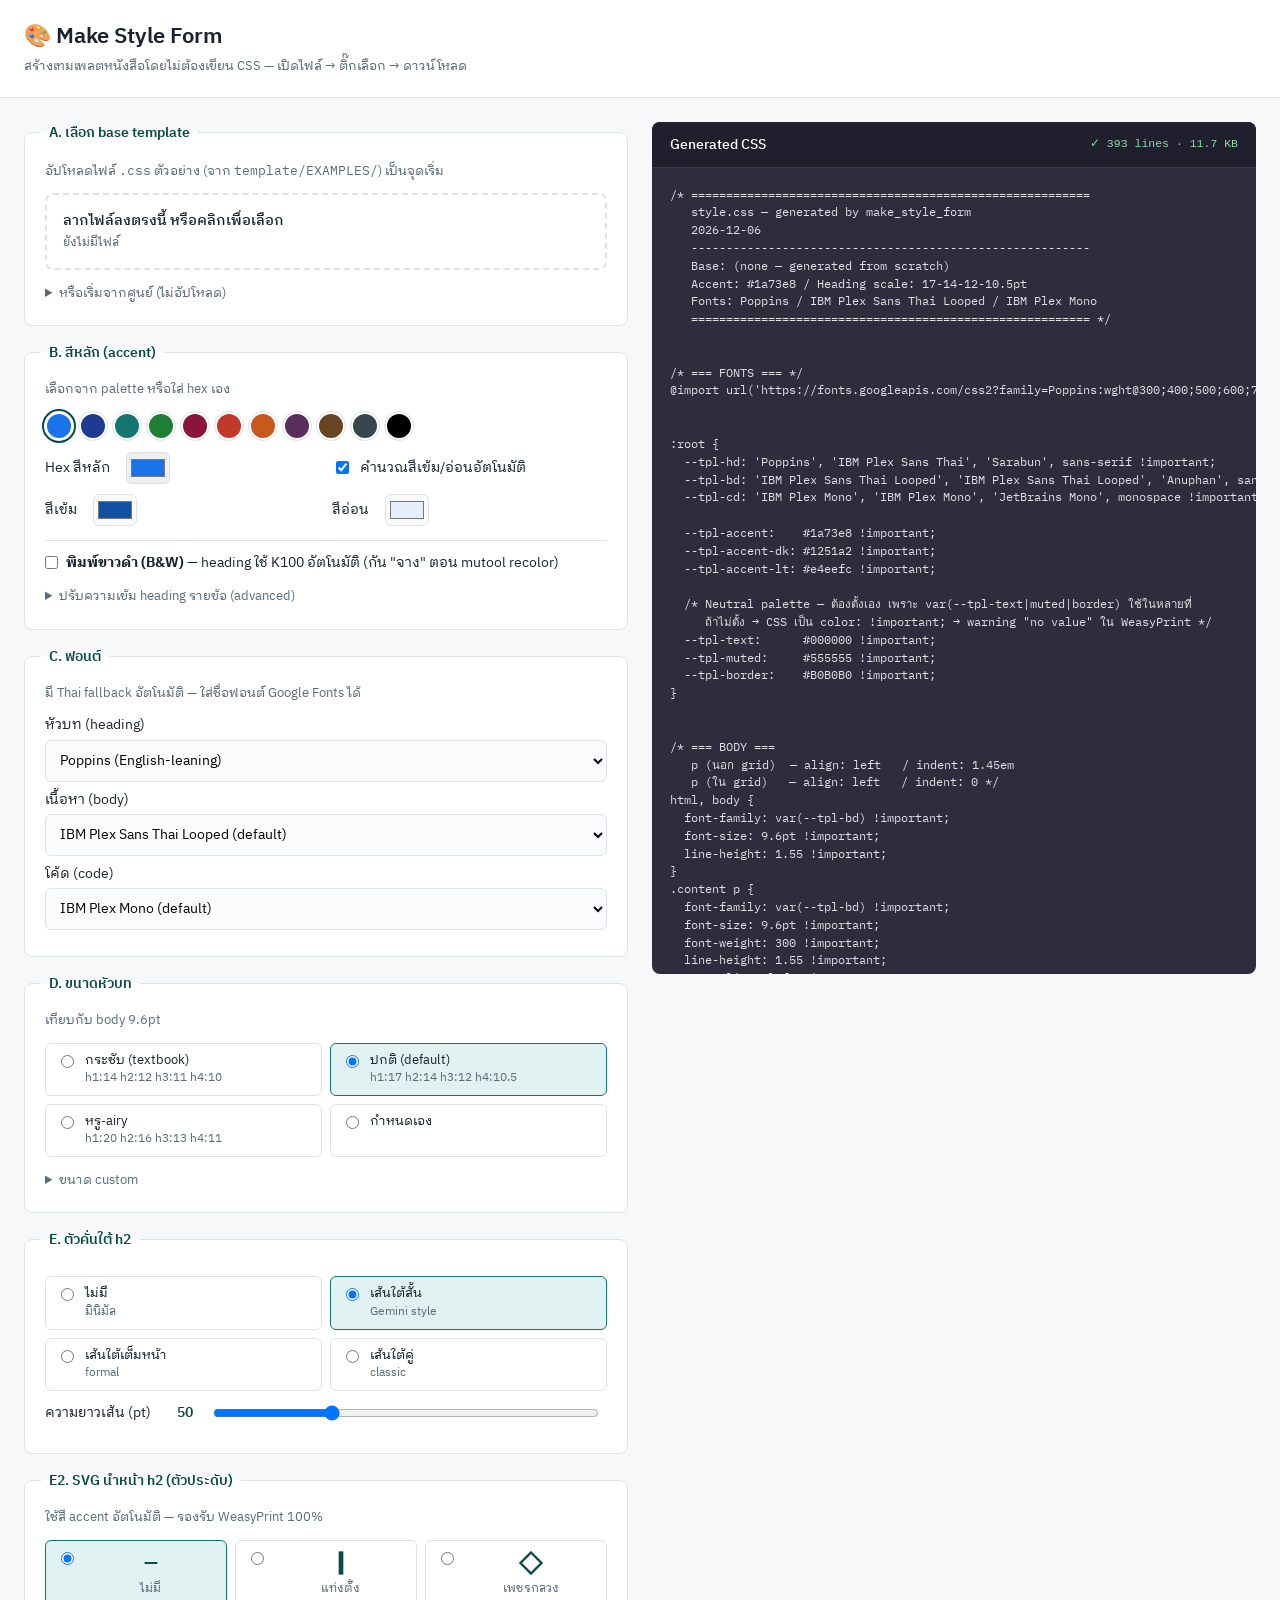
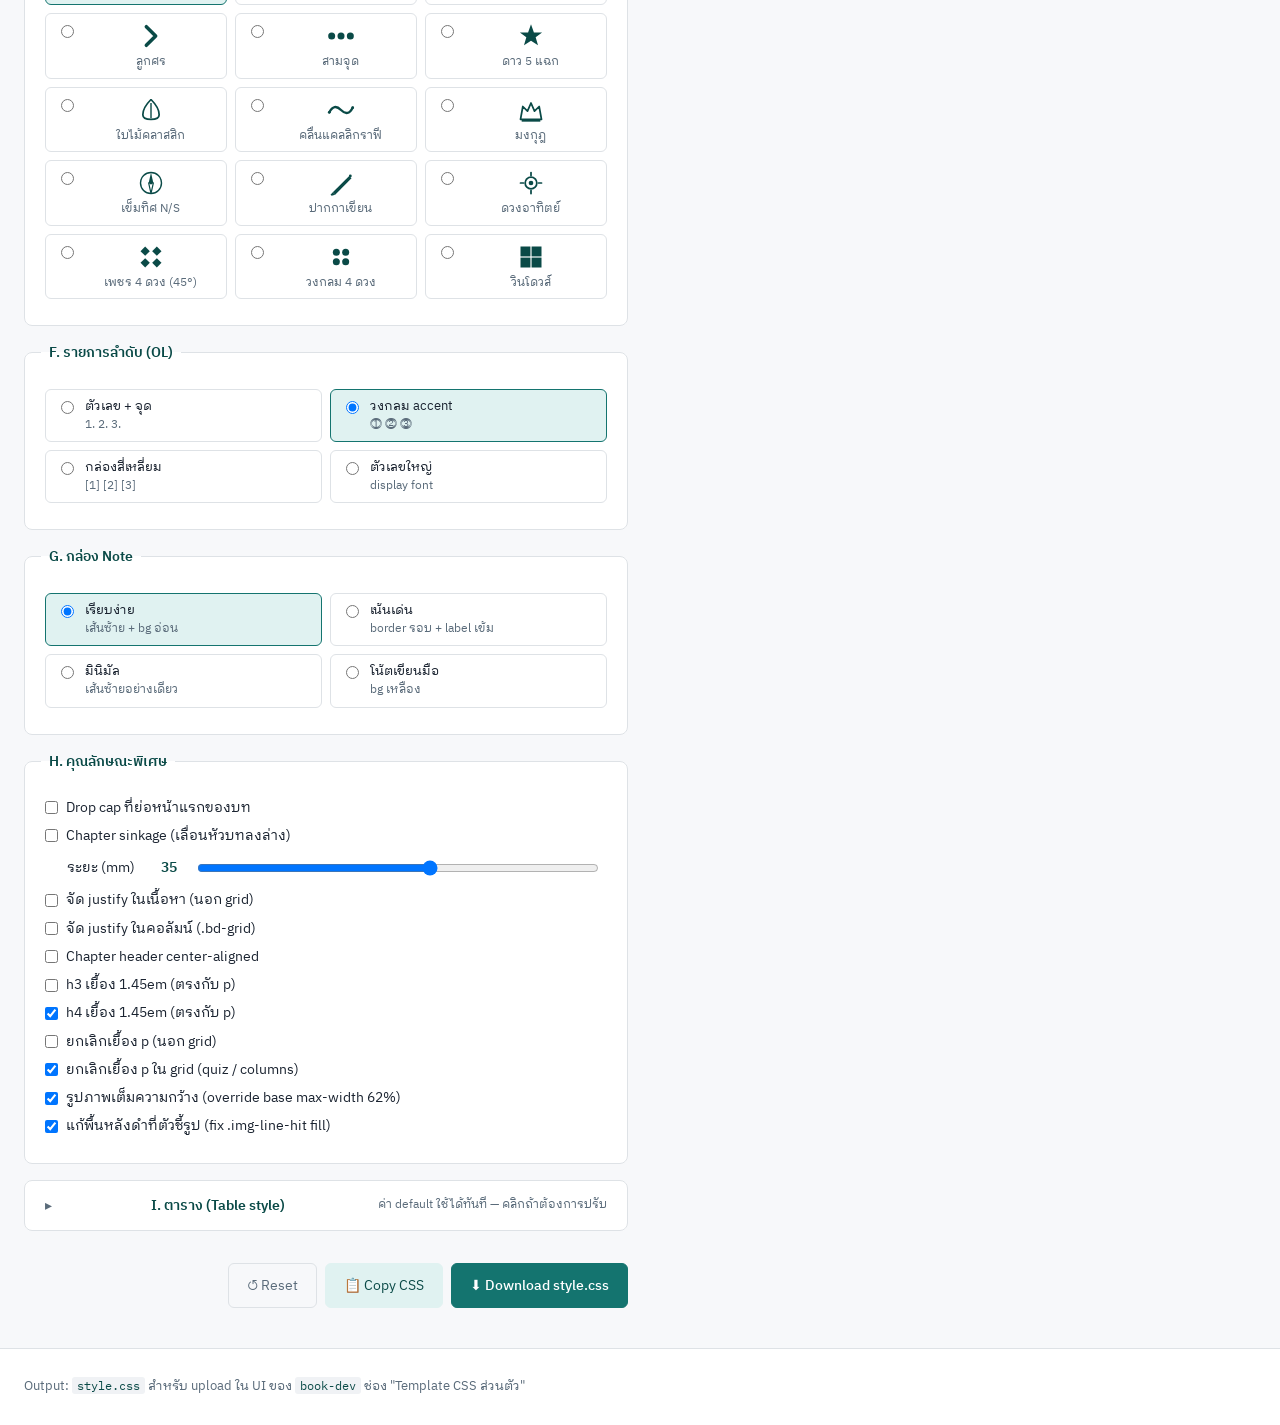
==== commit 66ea62ed: "RC 2.8.5 Enhance style form: add options for full-width images and fix callout background in the con" ====
--- a/make_style_form/index.html
+++ b/make_style_form/index.html
@@ -410,6 +410,8 @@
       <label class="check"><input type="checkbox" id="h4Indent" checked> h4 เยื้อง 1.45em (ตรงกับ p)</label>
       <label class="check"><input type="checkbox" id="noIndentBody"> ยกเลิกเยื้อง p (นอก grid)</label>
       <label class="check"><input type="checkbox" id="noIndentGrid" checked> ยกเลิกเยื้อง p ใน grid (quiz / columns)</label>
+      <label class="check"><input type="checkbox" id="imgFullWidth" checked> รูปภาพเต็มความกว้าง (override base max-width 62%)</label>
+      <label class="check"><input type="checkbox" id="fixCalloutFill" checked> แก้พื้นหลังดำที่ตัวชี้รูป (fix .img-line-hit fill)</label>
     </fieldset>
 
     <!-- I. Table (collapsible — many books don't have many tables) -->
